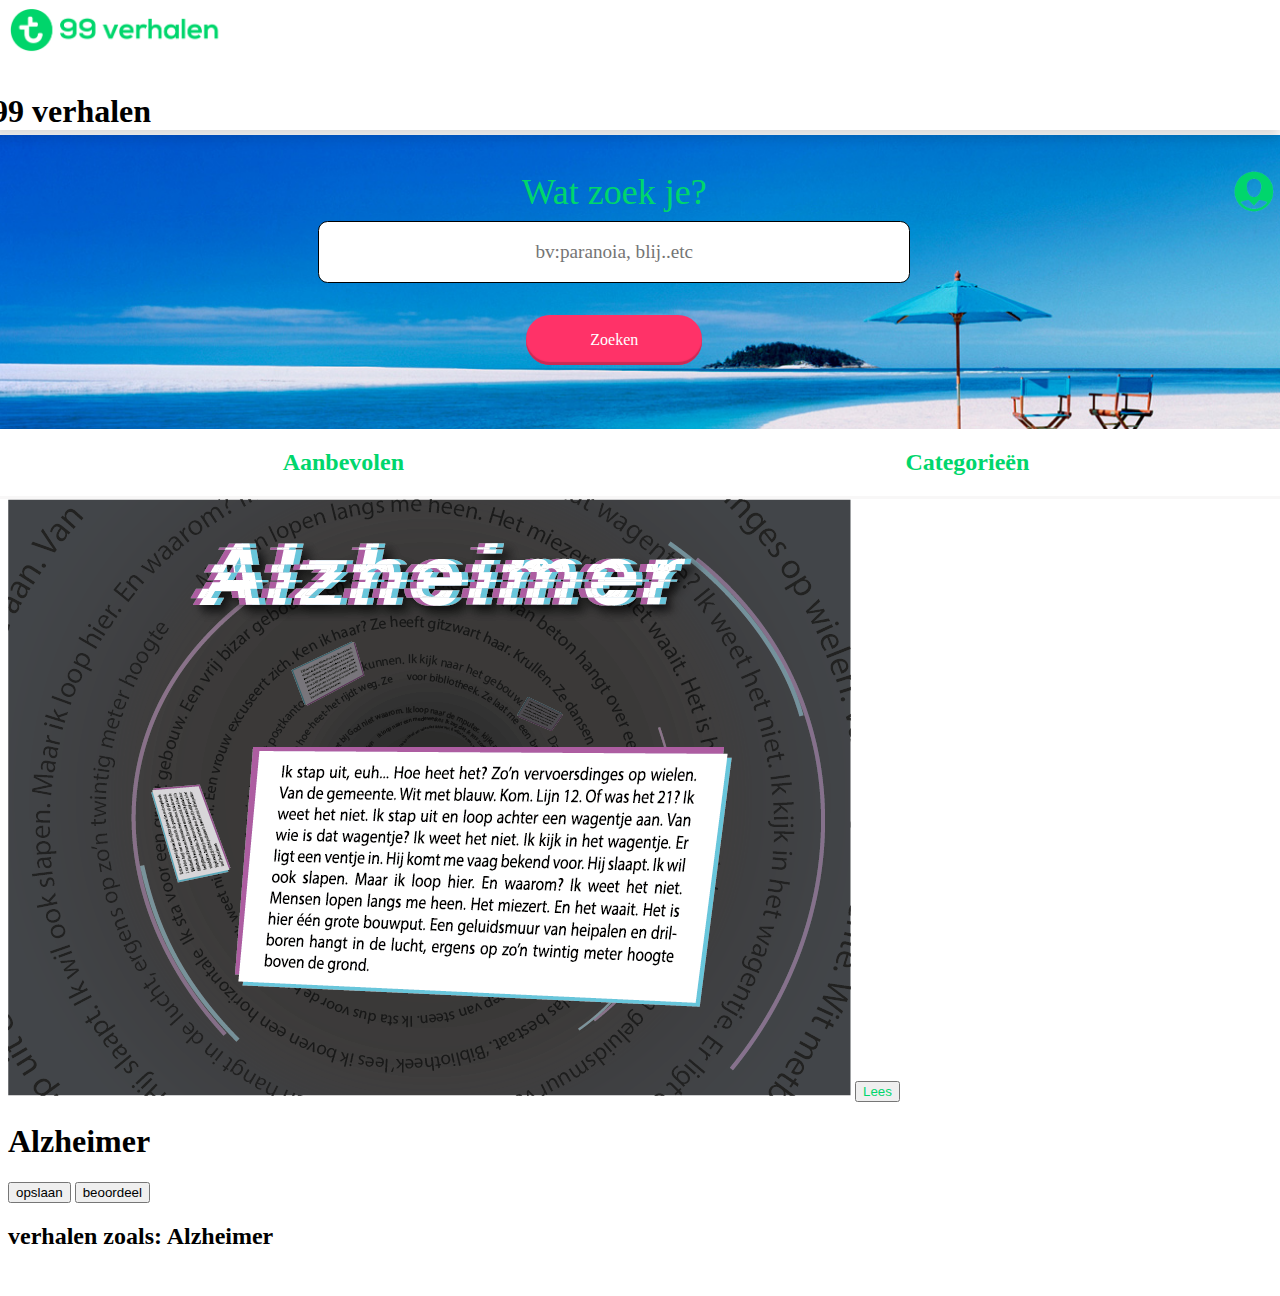
==== Html/alzheimer pagina.html @ 4e2c5b05 "Add files via upload" ====
<!DOCTYPE html>
<html lang="en">

<head>
    <meta charset="UTF-8">
    <title>Alzheimer</title>
    <link rel="stylesheet" href="../Css/styles.css" type="text/css">
</head>

<body>
    <header>
        <img src="../Images/transavia-logo.png" alt="">
        <h1>99 verhalen</h1>
        <img src="../Images/iconen%2012.png" alt="">
    </header>
    <nav>
        <form action="http://127.0.0.1:62735/Html/zoek%20blij.html">
            <p>
                <label for="question">Wat zoek je?</label>
                <input type="text" id="question" name="search" placeholder="bv:paranoia, blij..etc">
                <button>Zoeken</button>
            </p>
        </form>
        <ul>
            <li>
                <h2><a href="/index.html">Aanbevolen</a></h2>
            </li>
            <li>
                <h2><a href="/Html/categorie%C3%ABn.html">Categorieën</a></h2>
            </li>
        </ul>
    </nav>
    <section>
        <img src="../Images/Alzheimer-03.png" alt="">
        <button><a href="alzheimer.html">Lees</a></button>
        <h1>Alzheimer</h1>
        <button>opslaan</button>
        <button>beoordeel</button>
        <p></p>
    </section>
    <section>
        <h2>verhalen zoals: Alzheimer</h2>
        <img src="" alt="">
        <img src="" alt="">
        <img src="" alt="">
    </section>

</body>

</html>
---- Css/styles.css ----
header {
    background-color: #fff;
    margin: -1em -0.5em 0em -1em;
    box-shadow: 0 0.5125em 0.725em 0 rgba(0,0,0,.15);
    position: relative;
}

header img:first-of-type {
    max-width: 17%;
    padding: 1em;7
}

header img:last-of-type {
    display: flex;
    float: right;
    max-width: 4%;
    margin-top: 1em
}

/*Navigatie vormgeving*/
form {
    background-image:url(/Images/8RcOxPm.png);
    background-position: cover;
    background-repeat: no-repeat;
    background-size: cover;
    margin: -1em -0.5em -1em;
}

form p {
    align-items: center;
    display: flex;
    flex-direction: column;
    justify-content: center;
}

label[for=question] {
    color: #00d66c;
    font-family: nexa;
    font-size: 2.25em;
    font-weight: 500;
    padding-bottom: 0.2em;
    padding-top: 1em;
}

input[type=text] {
    border: 1px solid;
    border-radius: 0.5em;
    margin-top: auto;
    padding: 1em 1em;
}

input[placeholder] {
    font-family: nexa light;
    padding: 1em 9em 1em 9em;
    text-align: center;
    font-size: 1.2em;
}

 form button {
    font-family: nexa;
    padding: 1em 4em 1em 4em;
    border-radius: 1.5em;
    background-color: #ff3268;
    box-shadow: inset 0 -0.1875em 0.0625em #ca2b55;
    border-style: none;
    color: #fff;
    font-family: nexa;
    margin-top: 2em;
    margin-bottom: 4em;
    font-size: 1em;
}

ul {
    display: flex;
    flex-direction: row;
    justify-content: space-around;
    list-style: none;
    margin-top: -1em;
    margin-bottom: auto;
    border-bottom-style: solid;
    margin-left: -1em;
    margin-right: -0.5em;
    border-bottom-color: #F8F7F7;
}

li a {
    padding-top: 0.9em;
    font-family: nexa;
}

li a:visited,
a:link {
    color: #00d66c;
    text-decoration: none;
}

/*Breakpoint mobiel*/
@media (max-width: 64em) {
    header {
        margin-right: -17em;
        padding: 1em
    }
    header img:first-of-type {
        max-width: 50%;
    }
    header img:last-of-type {
        max-width: 8%;
        margin-top: 2.2em;
    }
    form {
        margin-right: -17em;
    }
    label[for=question] {
        font-size: 5em;
    }
    input[type=text] {
        border: 1px solid;
        border-radius: 0.5em;
        margin-top: auto;
        padding: 1.5em 10em;
    }
    input[placeholder] {
        font-size: 1.7em;
    }
    form button {
        font-size: 2em;
        margin-bottom: 3em;
    }
    li {
        font-size: 2.5em;
        margin-right: -6em;
    }
}
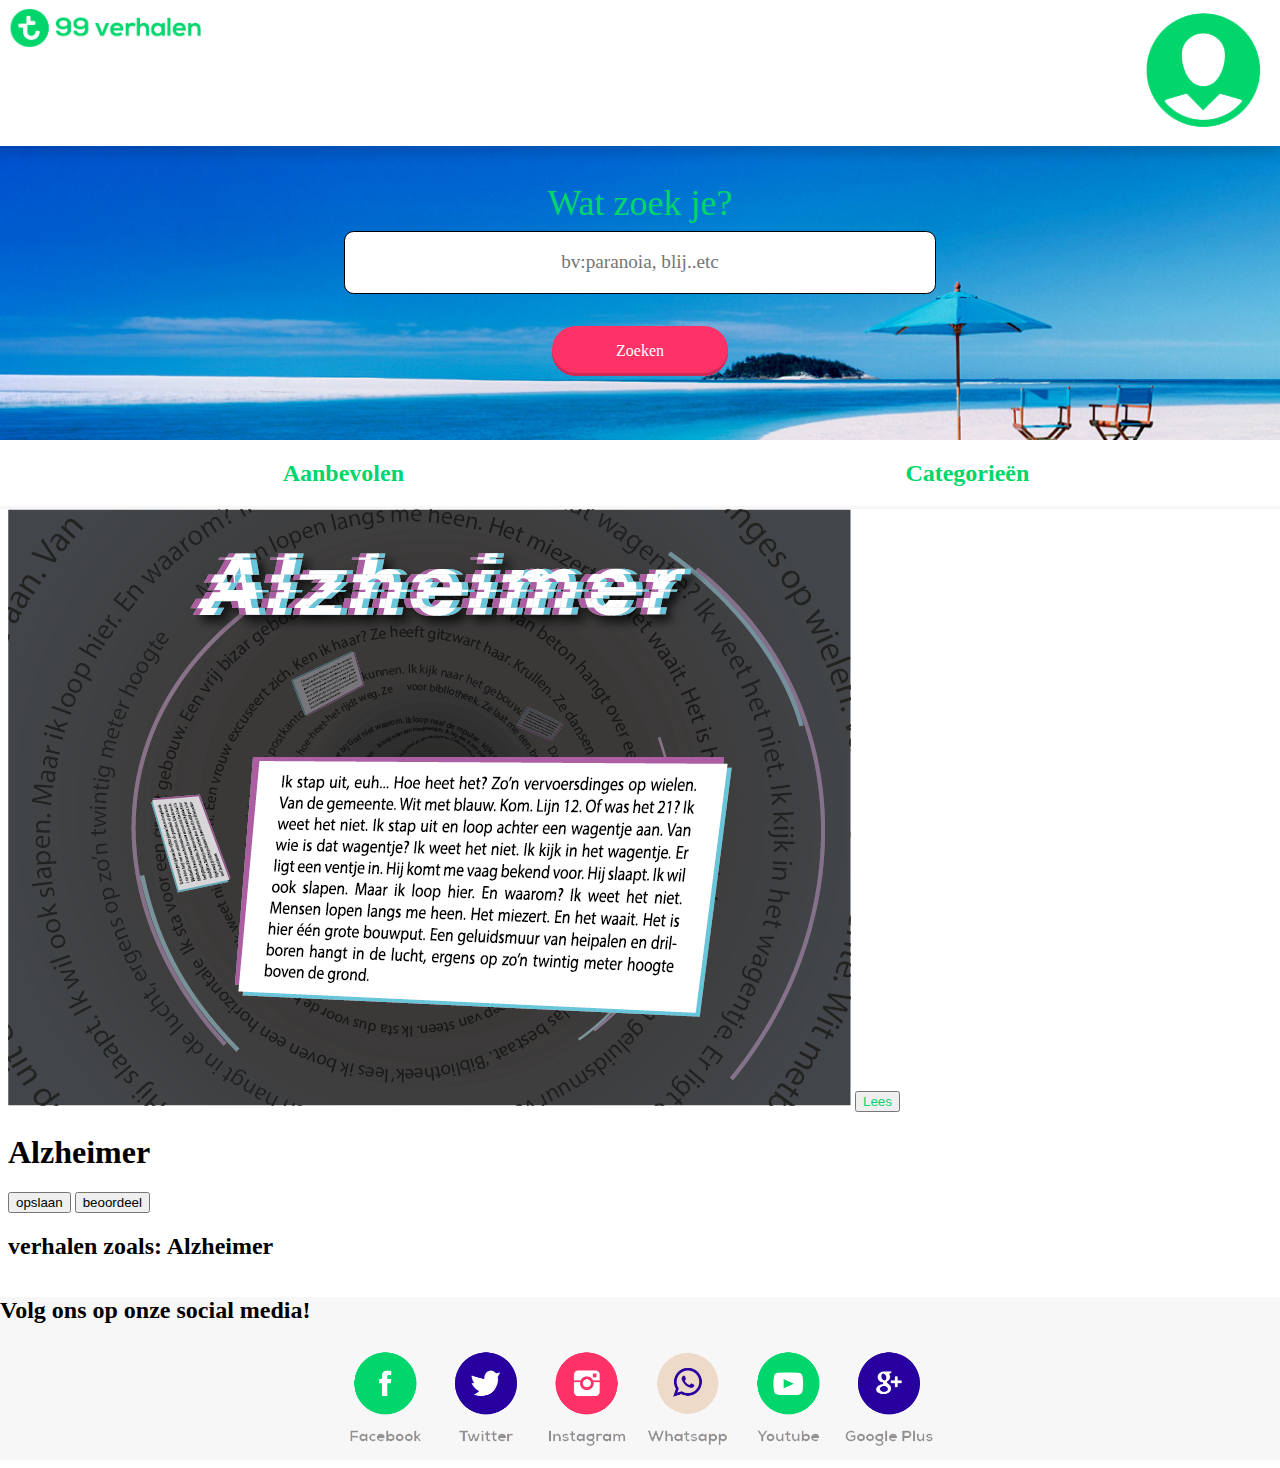
==== commit eac29818: "Add files via upload" ====
--- a/Html/alzheimer pagina.html
+++ b/Html/alzheimer pagina.html
@@ -10,7 +10,6 @@
 <body>
     <header>
         <img src="../Images/transavia-logo.png" alt="">
-        <h1>99 verhalen</h1>
         <img src="../Images/iconen%2012.png" alt="">
     </header>
     <nav>
@@ -44,7 +43,10 @@
         <img src="" alt="">
         <img src="" alt="">
     </section>
-
+    <footer>
+        <h2>Volg ons op onze social media!</h2>
+        <img src="../Images/iconen%2011.png" alt="">
+    </footer>
 </body>
 
 </html>
--- a/Css/styles.css
+++ b/Css/styles.css
@@ -1,23 +1,27 @@
+/*header*/
 header {
     background-color: #fff;
-    margin: -1em -0.5em 0em -1em;
+    margin: -0.5em -0.5em -0.5em -1em;
     box-shadow: 0 0.5125em 0.725em 0 rgba(0,0,0,.15);
     position: relative;
+    display: flex;
+    justify-content: space-between;
 }
 
 header img:first-of-type {
-    max-width: 17%;
-    padding: 1em;7
-}
-
-header img:last-of-type {
-    display: flex;
-    float: right;
-    max-width: 4%;
-    margin-top: 1em
-}
-
-/*Navigatie vormgeving*/
+    max-height: 2.5em;
+    margin: 0.5em 0.5em 0.5em 1em;
+}
+
+header h1 {
+    font-family: nexa light;
+    font-size: 1.1em;
+    font-weight: 100;
+    color: #00D66C;
+    margin: 1em;
+}
+
+/*zoek form*/
 form {
     background-image:url(/Images/8RcOxPm.png);
     background-position: cover;
@@ -56,7 +60,7 @@
     font-size: 1.2em;
 }
 
- form button {
+form button {
     font-family: nexa;
     padding: 1em 4em 1em 4em;
     border-radius: 1.5em;
@@ -70,17 +74,15 @@
     font-size: 1em;
 }
 
+/*Navigatie*/
 ul {
     display: flex;
     flex-direction: row;
     justify-content: space-around;
     list-style: none;
-    margin-top: -1em;
-    margin-bottom: auto;
     border-bottom-style: solid;
-    margin-left: -1em;
-    margin-right: -0.5em;
     border-bottom-color: #F8F7F7;
+    margin: -1em -0.5em auto -1em;
 }
 
 li a {
@@ -93,41 +95,139 @@
     color: #00d66c;
     text-decoration: none;
 }
-
-/*Breakpoint mobiel*/
-@media (max-width: 64em) {
-    header {
-        margin-right: -17em;
-        padding: 1em
-    }
-    header img:first-of-type {
-        max-width: 50%;
-    }
-    header img:last-of-type {
-        max-width: 8%;
-        margin-top: 2.2em;
-    }
-    form {
-        margin-right: -17em;
-    }
-    label[for=question] {
-        font-size: 5em;
-    }
-    input[type=text] {
-        border: 1px solid;
-        border-radius: 0.5em;
-        margin-top: auto;
-        padding: 1.5em 10em;
-    }
-    input[placeholder] {
-        font-size: 1.7em;
-    }
-    form button {
-        font-size: 2em;
-        margin-bottom: 3em;
-    }
-    li {
-        font-size: 2.5em;
-        margin-right: -6em;
-    }
-}
+#stories h3 {
+    color: white;
+    font-family: nexa;
+}
+
+.top {
+    display: grid;
+    grid-template-columns: 33% 33% 33%;
+    margin: -0.5em 0em 1em -1em;
+    background-color: #00D66C;
+}
+
+.top img {
+    max-width: 50%;
+    margin-bottom: 1em;
+    justify-self: center
+}
+
+.title {
+    padding-top: 0.5em;
+    grid-column: 1/4;
+}
+
+#stories nav {
+    background-color: #F4E6D8;
+    margin:-1.0em 0em 1em -0.5em;
+    display: grid;
+    grid-template-columns: 33% 33% 33%;
+    padding: 1em
+
+}
+
+#stories nav h3 {
+    padding-left: 1em;
+    padding-top: 0.5em;
+    font-family: nexa;
+    margin-bottom: auto;
+    grid-column: 1/1;
+    justify-self: start;
+}
+
+#stories nav button {
+    padding: 1em 4em 1em 4em;
+    border-radius: 4em;
+    background-color: #00D66C;
+    box-shadow: inset 0 -0.1875em 0.0625em #10874c;
+    border-style: none;
+    color: #fff;
+    margin: 0.5em;
+    font-family: nexa;
+}
+
+#stories nav button:nth-of-type(1) {
+    grid-column: 1/1;
+}
+
+.arrow down {
+    background-color: #F4E6D8;
+    width: 0;
+    height: 0;
+    border-left: 5px solid transparent;
+    border-right: 5px solid transparent;
+    border-bottom: 5px solid black;
+}
+
+/* index/aanbevolen vormgeving */
+#stories h3  {
+    color: #2c2f86;
+    font-size: 1.6em;
+    margin-top: auto;
+    text-align: center;
+}
+
+#stories article {
+    background-color: #fff;
+    border: 0.5px solid;
+    border-radius: 1em;
+    margin: 1em 8em 1em 8em;
+    padding-bottom: 2.8em;
+    position: relative;
+    border-color: darkgray;
+}
+
+#stories article h3 {
+    margin-bottom: auto;
+    margin-left: -10em;
+    margin-top: 2.9em;
+    text-align: center;
+    font-family: nexa;
+}
+
+#stories p {
+    margin-bottom: auto;
+    margin-left: -15em;
+    margin-top: auto;
+    text-align: center;
+    font-family: nexa light;
+}
+
+#stories article img {
+    border-radius: 0em 1em 1em 0em;
+    position: absolute;
+    right: 0;
+    top: 0;
+    max-width: 21.5%;
+
+}
+
+#stories, #categories {
+    background-color:#fff;
+    margin-left: -0.5em;
+    padding-bottom: 2em;
+    margin-right: -0.39em
+}
+
+footer {
+    background-color: #f7f7f7;
+    margin: -1.3em -0.5em auto; -0.5em;
+}
+
+footer h4 {
+    color: #2c2f86;
+    text-align: center;
+    font-family: nexa;
+    padding-top: 0.5em;
+}
+footer>img {
+    max-width: 40em;
+    display: block;
+    margin: auto;
+}
+
+
+
+
+
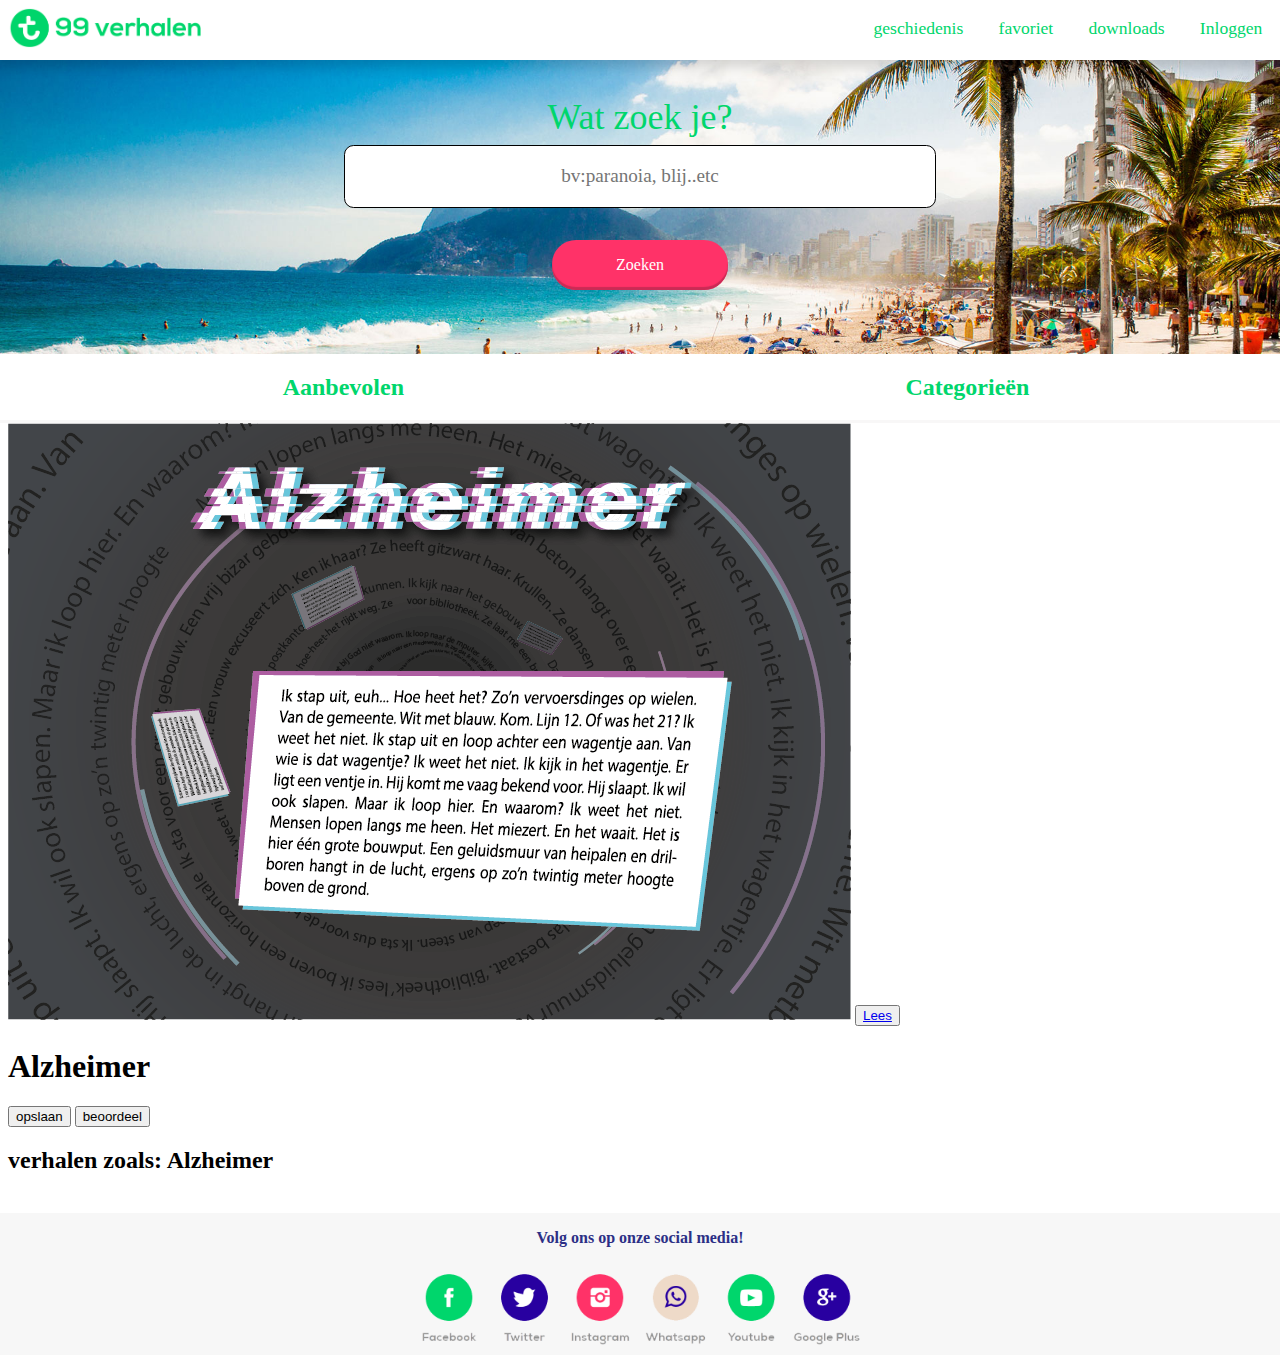
==== commit 1685c536: "Add files via upload" ====
--- a/Html/alzheimer pagina.html
+++ b/Html/alzheimer pagina.html
@@ -9,11 +9,16 @@
 
 <body>
     <header>
-        <img src="../Images/transavia-logo.png" alt="">
-        <img src="../Images/iconen%2012.png" alt="">
+        <a href="../index.html"><img src="../Images/transavia-logo.png" alt=""></a>
+        <div>
+        <h1>geschiedenis</h1>
+        <h1>favoriet</h1>
+        <h1>downloads</h1>
+        <a href="inloggen.html"><h1>Inloggen</h1></a>
+        </div>
     </header>
     <nav>
-        <form action="http://127.0.0.1:62735/Html/zoek%20blij.html">
+        <form action="zoek%20blij.html">
             <p>
                 <label for="question">Wat zoek je?</label>
                 <input type="text" id="question" name="search" placeholder="bv:paranoia, blij..etc">
@@ -22,7 +27,7 @@
         </form>
         <ul>
             <li>
-                <h2><a href="/index.html">Aanbevolen</a></h2>
+                <h2><a href="index%20account.html">Aanbevolen</a></h2>
             </li>
             <li>
                 <h2><a href="/Html/categorie%C3%ABn.html">Categorieën</a></h2>
@@ -44,7 +49,7 @@
         <img src="" alt="">
     </section>
     <footer>
-        <h2>Volg ons op onze social media!</h2>
+        <h4>Volg ons op onze social media!</h4>
         <img src="../Images/iconen%2011.png" alt="">
     </footer>
 </body>
--- a/Css/styles.css
+++ b/Css/styles.css
@@ -13,6 +13,9 @@
     margin: 0.5em 0.5em 0.5em 1em;
 }
 
+header a {
+    text-decoration: none;
+}
 header h1 {
     font-family: nexa light;
     font-size: 1.1em;
@@ -21,23 +24,28 @@
     margin: 1em;
 }
 
+header div {
+    display: flex;
+}
+
 /*zoek form*/
-form {
-    background-image:url(/Images/8RcOxPm.png);
+nav form {
+    background-image:url(/Images/00_0L_GC_spring-break-banner.jpg);
     background-position: cover;
     background-repeat: no-repeat;
     background-size: cover;
     margin: -1em -0.5em -1em;
-}
-
-form p {
+    content: attr(image/png);
+}
+
+nav form p {
     align-items: center;
     display: flex;
     flex-direction: column;
     justify-content: center;
 }
 
-label[for=question] {
+nav label[for=question] {
     color: #00d66c;
     font-family: nexa;
     font-size: 2.25em;
@@ -46,21 +54,21 @@
     padding-top: 1em;
 }
 
-input[type=text] {
+nav input[type=text] {
     border: 1px solid;
     border-radius: 0.5em;
     margin-top: auto;
     padding: 1em 1em;
 }
 
-input[placeholder] {
+nav input[placeholder] {
     font-family: nexa light;
     padding: 1em 9em 1em 9em;
     text-align: center;
     font-size: 1.2em;
 }
 
-form button {
+nav form button {
     font-family: nexa;
     padding: 1em 4em 1em 4em;
     border-radius: 1.5em;
@@ -77,27 +85,18 @@
 /*Navigatie*/
 ul {
     display: flex;
-    flex-direction: row;
-    justify-content: space-around;
     list-style: none;
     border-bottom-style: solid;
     border-bottom-color: #F8F7F7;
-    margin: -1em -0.5em auto -1em;
+    margin: 0em -0.5em auto -1em;
+    justify-content: space-around;
 }
 
 li a {
     padding-top: 0.9em;
     font-family: nexa;
-}
-
-li a:visited,
-a:link {
     color: #00d66c;
     text-decoration: none;
-}
-#stories h3 {
-    color: white;
-    font-family: nexa;
 }
 
 .top {
@@ -113,9 +112,11 @@
     justify-self: center
 }
 
-.title {
+#stories .top .title {
     padding-top: 0.5em;
     grid-column: 1/4;
+    font-family: nexa;
+    color: aliceblue;
 }
 
 #stories nav {
@@ -131,6 +132,7 @@
     padding-left: 1em;
     padding-top: 0.5em;
     font-family: nexa;
+    margin-left: 2em;
     margin-bottom: auto;
     grid-column: 1/1;
     justify-self: start;
@@ -143,21 +145,12 @@
     box-shadow: inset 0 -0.1875em 0.0625em #10874c;
     border-style: none;
     color: #fff;
-    margin: 0.5em;
+    margin: 1em 5em;
     font-family: nexa;
 }
 
 #stories nav button:nth-of-type(1) {
     grid-column: 1/1;
-}
-
-.arrow down {
-    background-color: #F4E6D8;
-    width: 0;
-    height: 0;
-    border-left: 5px solid transparent;
-    border-right: 5px solid transparent;
-    border-bottom: 5px solid black;
 }
 
 /* index/aanbevolen vormgeving */
@@ -170,7 +163,7 @@
 
 #stories article {
     background-color: #fff;
-    border: 0.5px solid;
+    border: 0.5em solid;
     border-radius: 1em;
     margin: 1em 8em 1em 8em;
     padding-bottom: 2.8em;
@@ -210,6 +203,7 @@
     margin-right: -0.39em
 }
 
+/*Footer/social media*/
 footer {
     background-color: #f7f7f7;
     margin: -1.3em -0.5em auto; -0.5em;
@@ -219,15 +213,77 @@
     color: #2c2f86;
     text-align: center;
     font-family: nexa;
-    padding-top: 0.5em;
+    padding-top: 1em;
 }
 footer>img {
-    max-width: 40em;
+    max-width: 30em;
     display: block;
     margin: auto;
 }
 
-
-
-
-
+/*Alzheimer pagina*/
+#mobiel {
+    visibility: hidden;
+}
+
+/*Inlog pagina*/
+
+#inloggen {
+    display: flex;
+    flex-direction: row;
+    justify-content:center;
+
+}
+#inloggen {
+    background-color: #00D66C;
+    margin-left: -0.5em;
+    margin-right: -0.5em;
+}
+
+#inloggen  form:first-child fieldset {
+    display: flex;
+    position: relative;
+    padding: 4em;
+    padding-bottom: 10em;
+    margin: 5em 0em 0em 0em;
+    background-color: white;
+    border-right: none;
+    border-radius: 0.75em 0em 0em 0.75em;
+}
+
+#inloggen form:last-child fieldset {
+    background-color: #f5f8fa;
+    display: flex;
+    position: relative;
+    padding: 4em;
+    margin: 5em 0em 5em 0em;
+    border-left: none;
+    border-radius: 0em 0.75em 0.75em 0em;
+
+}
+
+#inloggen legend {
+    position: absolute;
+    margin: -1.5em 0em 0em -1em;
+    font-family: nexa;
+    color: #2800a0;
+    font-size: 1.5em;
+    font-weight: 500;
+}
+
+#inloggen label {
+    padding-top: 2em;
+    margin:
+}
+
+#inloggen input[type=text] {
+
+}
+
+
+
+
+
+
+
+
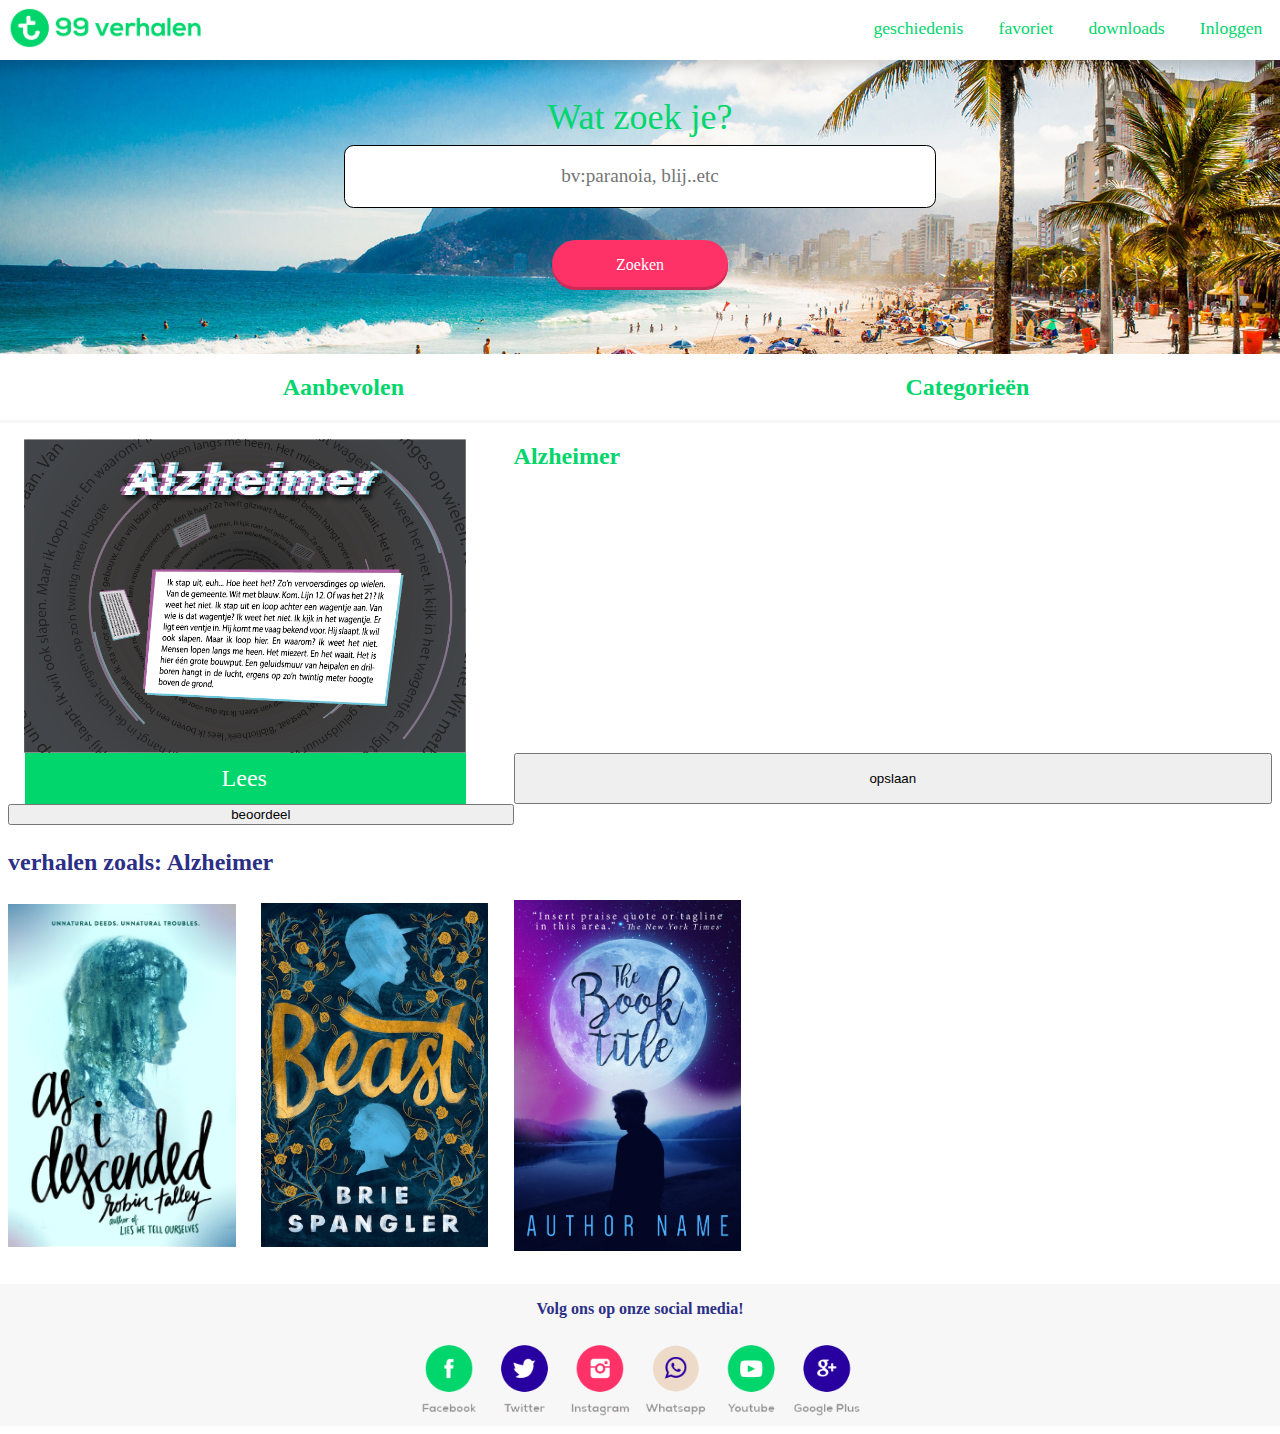
==== commit 21ba813f: "Add files via upload" ====
--- a/Html/alzheimer pagina.html
+++ b/Html/alzheimer pagina.html
@@ -11,13 +11,13 @@
     <header>
         <a href="../index.html"><img src="../Images/transavia-logo.png" alt=""></a>
         <div>
-        <h1>geschiedenis</h1>
-        <h1>favoriet</h1>
-        <h1>downloads</h1>
+        <a href="geschiedenis.html"><h1>geschiedenis</h1></a>
+        <a href="favoriet.html"><h1>favoriet</h1></a>
+        <a href="downloads.html"><h1>downloads</h1></a>
         <a href="inloggen.html"><h1>Inloggen</h1></a>
         </div>
     </header>
-    <nav>
+    <nav class="algemeen">
         <form action="zoek%20blij.html">
             <p>
                 <label for="question">Wat zoek je?</label>
@@ -34,19 +34,20 @@
             </li>
         </ul>
     </nav>
-    <section>
+    <section class="detail">
         <img src="../Images/Alzheimer-03.png" alt="">
-        <button><a href="alzheimer.html">Lees</a></button>
-        <h1>Alzheimer</h1>
+        <form action="alzheimer.html">
+            <input type="submit" value="Lees">
+        </form>
+        <h2>Alzheimer</h2>
         <button>opslaan</button>
         <button>beoordeel</button>
-        <p></p>
     </section>
-    <section>
-        <h2>verhalen zoals: Alzheimer</h2>
-        <img src="" alt="">
-        <img src="" alt="">
-        <img src="" alt="">
+    <section class="reccomend">
+        <h3>verhalen zoals: Alzheimer</h3>
+        <img src="../Images/As-I-Descended-design-michelle-taormina.jpg" alt="">
+        <img src="../Images/beast-design-leo-nickolls.jpg" alt="">
+        <img src="../Images/moonboy.png" alt="">
     </section>
     <footer>
         <h4>Volg ons op onze social media!</h4>
--- a/Css/styles.css
+++ b/Css/styles.css
@@ -1,8 +1,12 @@
+a {
+    text-decoration: none;
+}
+
 /*header*/
 header {
     background-color: #fff;
     margin: -0.5em -0.5em -0.5em -1em;
-    box-shadow: 0 0.5125em 0.725em 0 rgba(0,0,0,.15);
+    box-shadow: 0 0.5125em 0.725em 0 rgba(0, 0, 0, .15);
     position: relative;
     display: flex;
     justify-content: space-between;
@@ -13,10 +17,7 @@
     margin: 0.5em 0.5em 0.5em 1em;
 }
 
-header a {
-    text-decoration: none;
-}
-header h1 {
+h1 {
     font-family: nexa light;
     font-size: 1.1em;
     font-weight: 100;
@@ -29,13 +30,12 @@
 }
 
 /*zoek form*/
-nav form {
-    background-image:url(/Images/00_0L_GC_spring-break-banner.jpg);
+.algemeen form {
+    background-image: url(../Images/spring-break-banner.jpg);
     background-position: cover;
     background-repeat: no-repeat;
     background-size: cover;
     margin: -1em -0.5em -1em;
-    content: attr(image/png);
 }
 
 nav form p {
@@ -76,7 +76,6 @@
     box-shadow: inset 0 -0.1875em 0.0625em #ca2b55;
     border-style: none;
     color: #fff;
-    font-family: nexa;
     margin-top: 2em;
     margin-bottom: 4em;
     font-size: 1em;
@@ -88,7 +87,7 @@
     list-style: none;
     border-bottom-style: solid;
     border-bottom-color: #F8F7F7;
-    margin: 0em -0.5em auto -1em;
+    margin: 0 -0.5em auto -1em;
     justify-content: space-around;
 }
 
@@ -96,49 +95,56 @@
     padding-top: 0.9em;
     font-family: nexa;
     color: #00d66c;
-    text-decoration: none;
-}
-
+}
+
+/*top verhalen*/
 .top {
+    padding-bottom: 5em;
     display: grid;
     grid-template-columns: 33% 33% 33%;
-    margin: -0.5em 0em 1em -1em;
+    margin: -1em -0.3em 1em -1em;
     background-color: #00D66C;
 }
 
 .top img {
+    max-width: 40%;
+    margin-bottom: 1em;
+    justify-self: center;
+    transition: 0.2s ease-in-out;
+}
+
+.top img:hover {
     max-width: 50%;
-    margin-bottom: 1em;
-    justify-self: center
-}
-
-#stories .top .title {
+}
+
+.top .title {
     padding-top: 0.5em;
     grid-column: 1/4;
     font-family: nexa;
-    color: aliceblue;
-}
-
-#stories nav {
+    color: white;
+    text-align: center;
+}
+
+.sorteer {
     background-color: #F4E6D8;
-    margin:-1.0em 0em 1em -0.5em;
+    margin: -1.0em -0.398em 1em -0.5em;
     display: grid;
-    grid-template-columns: 33% 33% 33%;
-    padding: 1em
-
-}
-
-#stories nav h3 {
+    grid-template-columns: 30% 40% 20%;
+    padding-bottom: 1em;
+    justify-content: center;
+}
+
+.sorteer h3 {
     padding-left: 1em;
-    padding-top: 0.5em;
     font-family: nexa;
     margin-left: 2em;
     margin-bottom: auto;
-    grid-column: 1/1;
+    grid-column: 1/4;
     justify-self: start;
 }
 
-#stories nav button {
+.sorteer button,
+.sorteer form input[value] {
     padding: 1em 4em 1em 4em;
     border-radius: 4em;
     background-color: #00D66C;
@@ -147,57 +153,49 @@
     color: #fff;
     margin: 1em 5em;
     font-family: nexa;
-}
-
-#stories nav button:nth-of-type(1) {
-    grid-column: 1/1;
+    justify-self: center
 }
 
 /* index/aanbevolen vormgeving */
-#stories h3  {
+.populair h3,
+.opkomend h3 {
     color: #2c2f86;
     font-size: 1.6em;
-    margin-top: auto;
-    text-align: center;
-}
-
-#stories article {
+    text-align: center;
+    font-family: nexa;
+}
+
+.populair,
+.opkomend {
+    display: flex;
+    flex-direction: row;
+    transition: .5s;
+}
+
+.populair article,
+.opkomend article {
     background-color: #fff;
-    border: 0.5em solid;
+    border: 0.1em solid;
+    margin: 1em;
     border-radius: 1em;
-    margin: 1em 8em 1em 8em;
-    padding-bottom: 2.8em;
-    position: relative;
     border-color: darkgray;
 }
 
-#stories article h3 {
-    margin-bottom: auto;
-    margin-left: -10em;
-    margin-top: 2.9em;
-    text-align: center;
-    font-family: nexa;
-}
-
-#stories p {
-    margin-bottom: auto;
-    margin-left: -15em;
-    margin-top: auto;
+.populair p,
+.opkomend p {
     text-align: center;
     font-family: nexa light;
 }
 
-#stories article img {
-    border-radius: 0em 1em 1em 0em;
-    position: absolute;
-    right: 0;
-    top: 0;
-    max-width: 21.5%;
-
-}
-
-#stories, #categories {
-    background-color:#fff;
+.populair img,
+.opkomend img {
+    max-width: 100%;
+    border-radius: 1em 1em 0 0;
+}
+
+#stories,
+#categories {
+    background-color: #fff;
     margin-left: -0.5em;
     padding-bottom: 2em;
     margin-right: -0.39em
@@ -206,7 +204,8 @@
 /*Footer/social media*/
 footer {
     background-color: #f7f7f7;
-    margin: -1.3em -0.5em auto; -0.5em;
+    margin: -1.3em -0.5em auto;
+    -0.5em;
 }
 
 footer h4 {
@@ -215,75 +214,150 @@
     font-family: nexa;
     padding-top: 1em;
 }
-footer>img {
+
+footer > img {
     max-width: 30em;
     display: block;
     margin: auto;
 }
 
+/*Alzheimer detailpagina*/
+.detail {
+    display: grid;
+    grid-template-columns: 40% 60%;
+}
+
+.detail img {
+    max-width: 35%;
+    margin: 1em 1em 0 1em;
+    grid-column: 1/3;
+    grid-row: 1;
+    justify-content: flex-start;
+}
+
+.detail [type=submit] {
+    margin-left: 0.7em;
+}
+
+.detail [value] {
+    font-family: nexa;
+    text-align: center;
+    padding: 0.5em 8.3em 0.5em 8.2em;
+    font-size: 1.5em;
+    background-color: #00D66C;
+    color: #fff;
+    border-style: none;
+}
+
+.detail h2 {
+    grid-column: 2/2;
+    grid-row: 1;
+    font-family: nexa;
+    color: #00D66C;
+}
+
+.reccomend {
+    display: grid;
+    grid-template-columns: 20% 20% 20%;
+}
+
+.reccomend h3 {
+    grid-column: 1/4;
+    font-family: nexa;
+    color: #2c2f86;
+    font-size: 1.5em;
+}
+
+.reccomend img {
+    align-self: center;
+    width: 90%;
+    margin-bottom: 2em;
+}
+
+
 /*Alzheimer pagina*/
 #mobiel {
     visibility: hidden;
 }
 
+@media (max-width: 64em) {
+    #mobiel {
+        display: block;
+        visibility: visible;
+        margin: -40em auto 9em auto;
+        width: 80%
+    }
+
+    #stories {
+        visibility: hidden;
+    }
+}
+
+
+
+#stories {
+    display: block;
+    margin: 1em auto 0 auto;
+}
+
 /*Inlog pagina*/
 
 #inloggen {
     display: flex;
     flex-direction: row;
-    justify-content:center;
-
-}
-#inloggen {
+    justify-content: center;
     background-color: #00D66C;
     margin-left: -0.5em;
     margin-right: -0.5em;
 }
 
-#inloggen  form:first-child fieldset {
+form:first-child fieldset {
     display: flex;
     position: relative;
     padding: 4em;
     padding-bottom: 10em;
-    margin: 5em 0em 0em 0em;
+    margin: 5em 0 0 0;
     background-color: white;
     border-right: none;
-    border-radius: 0.75em 0em 0em 0.75em;
-}
-
-#inloggen form:last-child fieldset {
+    border-radius: 0.75em 0 0 0.75em;
+}
+
+form:last-child fieldset {
     background-color: #f5f8fa;
     display: flex;
     position: relative;
     padding: 4em;
-    margin: 5em 0em 5em 0em;
+    padding-bottom: 5.6em;
+    margin: 5em 0 5em 0;
     border-left: none;
-    border-radius: 0em 0.75em 0.75em 0em;
-
-}
-
-#inloggen legend {
+    border-radius: 0 0.75em 0.75em 0;
+}
+
+.acc legend,
+.boeking legend {
     position: absolute;
-    margin: -1.5em 0em 0em -1em;
+    margin: -1.5em 0 0 -1em;
     font-family: nexa;
     color: #2800a0;
     font-size: 1.5em;
     font-weight: 500;
 }
 
-#inloggen label {
+.acc label,
+.boeking label {
     padding-top: 2em;
-    margin:
-}
-
-#inloggen input[type=text] {
-
-}
-
-
-
-
-
-
-
-
+    font-family: nexa;
+}
+
+.acc [type=submit],
+.boeking [type=submit] {
+    font-family: nexa;
+    border-radius: 1.5em;
+    background-color: #ff3268;
+    box-shadow: inset 0 -0.1875em 0.0625em #ca2b55;
+    border-style: none;
+    color: #fff;
+    margin-top: 1em;
+    font-size: 1em;
+    padding: 0.5em 1em 0.5em 1em;
+}
